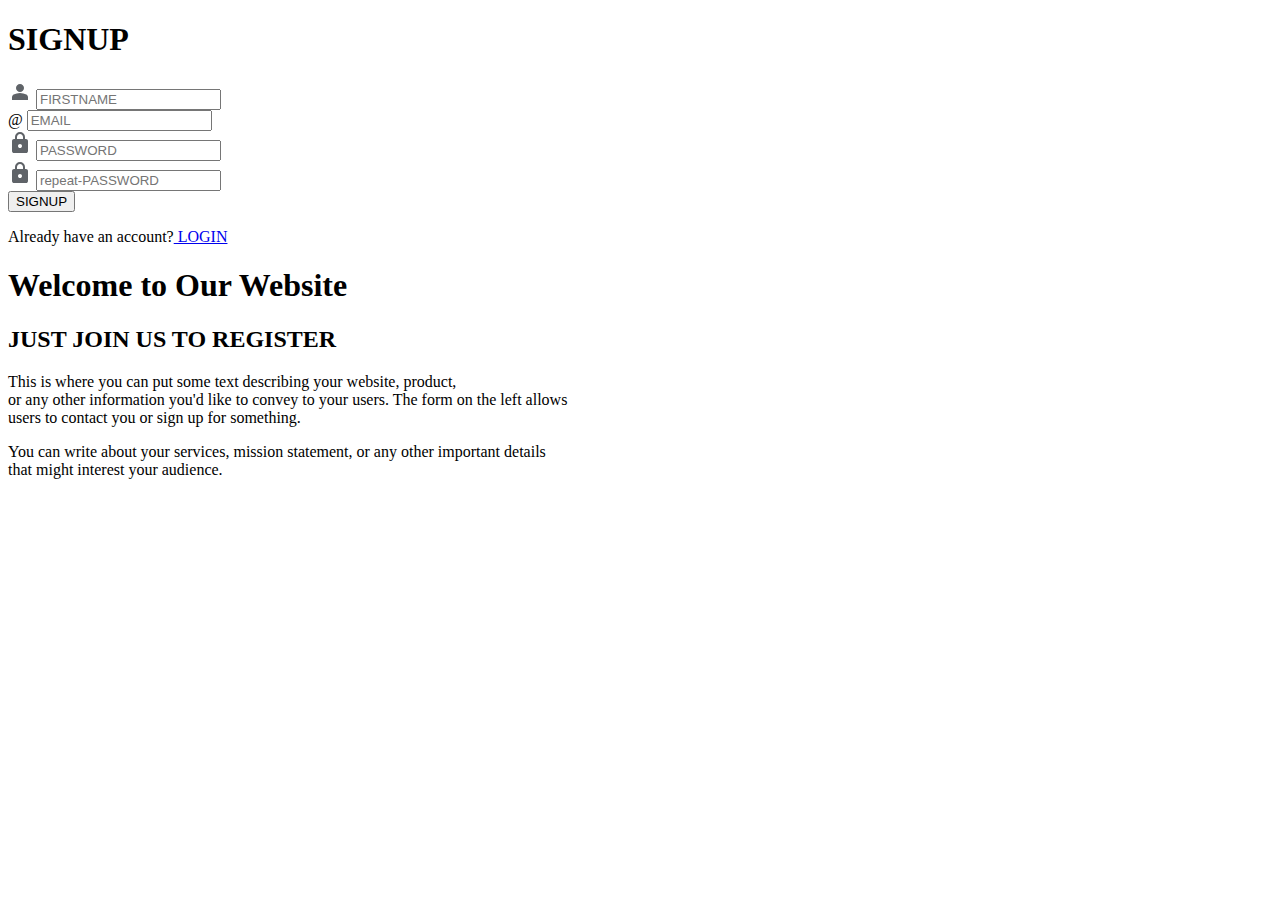
==== index.html @ f664d44b "Add files via upload" ====
<!DOCTYPE html>
<html lang="en">
  <head>
    <meta charset="UTF-8" />
    <meta http-equiv="X-UA-Compatible" content="IE=edge" />
    <meta name="viewport" content="width=device-width, initial-scale=1.0" />
    <link rel="stylesheet" href="styles.css" />

    <title>SIGNUP</title>
    <link rel="icon" type="image/png" href="\images\favicon-32x32.png" />
  </head>
  <body>
    <div class="container">
      <div class="wrapper">
        <h1>SIGNUP</h1>
        <p id="error-message"></p>
        <form id="form">
          <div>
            <label for="FIRSTNAME">
              <svg
                xmlns="http://www.w3.org/2000/svg"
                height="24px"
                viewBox="0 -960 960 960"
                width="24px"
                fill="#5f6368"
              >
                <path
                  d="M480-480q-66 0-113-47t-47-113q0-66 47-113t113-47q66 0 113 47t47 113q0 66-47 113t-113 47ZM160-160v-112q0-34 17.5-62.5T224-378q62-31 126-46.5T480-440q66 0 130 15.5T736-378q29 15 46.5 43.5T800-272v112H160Z"
                />
              </svg>
            </label>
            <input
              type="FIRSTNAME"
              id="FIRSTNAME"
              name="FIRSTNAME"
              placeholder="FIRSTNAME"
            />
          </div>
          <div>
            <label for="input-EMAIL">
              <span>@</span>
            </label>
            <input
              type="Email"
              id="input-EMAIL"
              name="EMAIL"
              placeholder="EMAIL"
            />
          </div>
          <div>
            <label for="input-PASSWORD">
              <svg
                xmlns="http://www.w3.org/2000/svg"
                height="24px"
                viewBox="0 -960 960 960"
                width="24px"
                fill="#5f6368"
              >
                <path
                  d="M240-80q-33 0-56.5-23.5T160-160v-400q0-33 23.5-56.5T240-640h40v-80q0-83 58.5-141.5T480-920q83 0 141.5 58.5T680-720v80h40q33 0 56.5 23.5T800-560v400q0 33-23.5 56.5T720-80H240Zm240-200q33 0 56.5-23.5T560-360q0-33-23.5-56.5T480-440q-33 0-56.5 23.5T400-360q0 33 23.5 56.5T480-280ZM360-640h240v-80q0-50-35-85t-85-35q-50 0-85 35t-35 85v80Z"
                />
              </svg>
            </label>
            <input
              type="PASSWORD"
              id="input-PASSWORD"
              name="PASSWORD"
              placeholder="PASSWORD"
            />
          </div>
          <div>
            <label for="repeat-input-PASSWORD">
              <svg
                xmlns="http://www.w3.org/2000/svg"
                height="24px"
                viewBox="0 -960 960 960"
                width="24px"
                fill="#5f6368"
              >
                <path
                  d="M240-80q-33 0-56.5-23.5T160-160v-400q0-33 23.5-56.5T240-640h40v-80q0-83 58.5-141.5T480-920q83 0 141.5 58.5T680-720v80h40q33 0 56.5 23.5T800-560v400q0 33-23.5 56.5T720-80H240Zm240-200q33 0 56.5-23.5T560-360q0-33-23.5-56.5T480-440q-33 0-56.5 23.5T400-360q0 33 23.5 56.5T480-280ZM360-640h240v-80q0-50-35-85t-85-35q-50 0-85 35t-35 85v80Z"
                />
              </svg>
            </label>
            <input
              type="PASSWORD"
              id="repeat-input-PASSWORD"
              name="PASSWORD"
              placeholder="repeat-PASSWORD"
            />
          </div>
          <button type="submit">SIGNUP</button>
        </form>
        <p>Already have an account?<a href="login.html"> LOGIN</a></p>
        <!-- <a href="dashboard.html">dashboard</a> -->
      </div>
      <div class="text-container">
        <h1>Welcome to Our Website</h1>
        <h2>JUST JOIN US TO REGISTER</h2>

        <p>
          This is where you can put some text describing your website,
          product,<br />
          or any other information you'd like to convey to your users. The form
          on the left allows<br />
          users to contact you or sign up for something.
        </p>
        <p>
          You can write about your services, mission statement, or any other
          important details<br />
          that might interest your audience.
        </p>
      </div>
    </div>
    <script src="test.js"></script>
  </body>
</html>
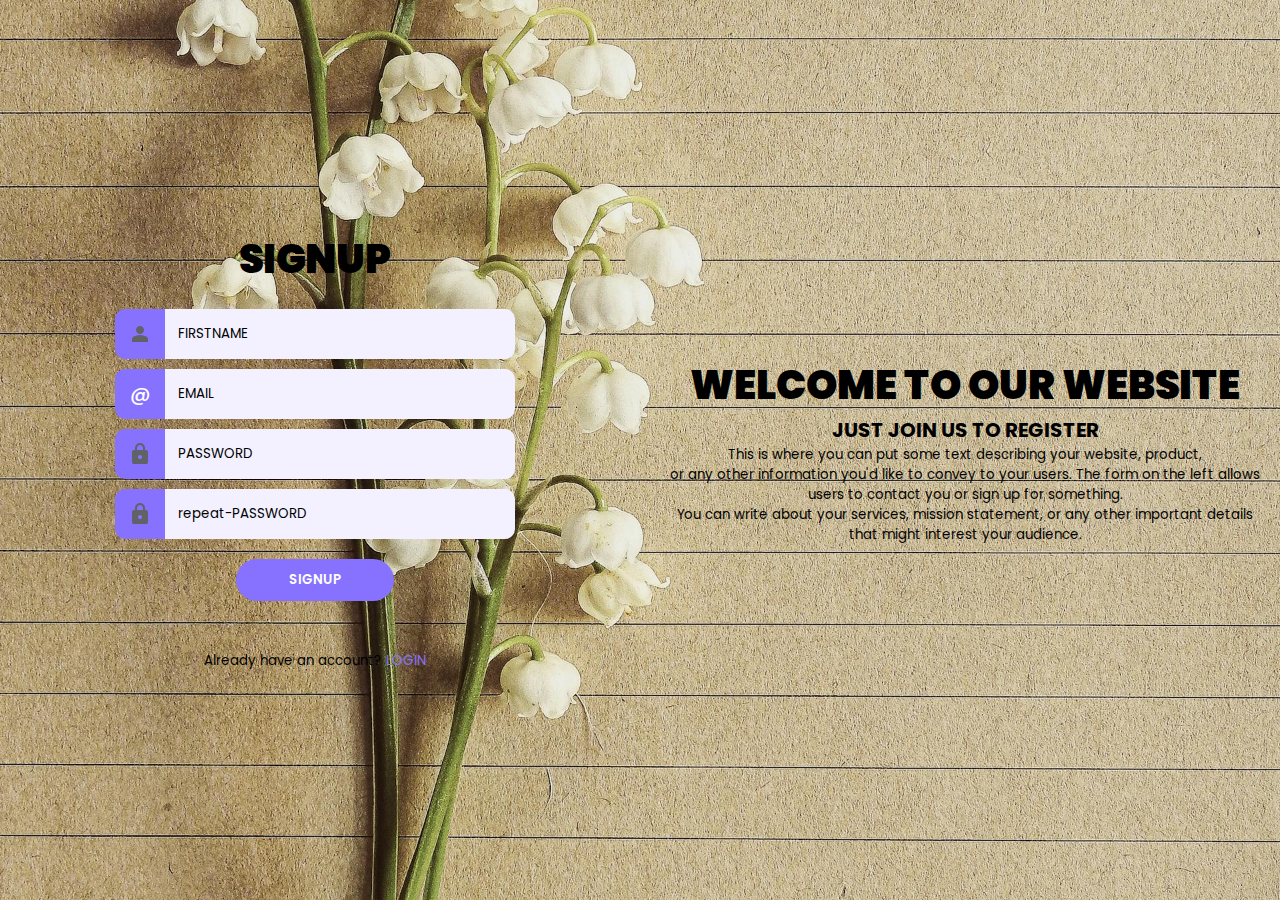
==== commit 78a21e26: "Update index.html" ====
--- a/index.html
+++ b/index.html
@@ -7,7 +7,7 @@
     <link rel="stylesheet" href="styles.css" />
 
     <title>SIGNUP</title>
-    <link rel="icon" type="image/png" href="\images\favicon-32x32.png" />
+    <link rel="icon" type="image/png" href="images\favicon-32x32.png" />
   </head>
   <body>
     <div class="container">
--- a/styles.css
+++ b/styles.css
@@ -0,0 +1,162 @@
+@import url("https://fonts.googleapis.com/css2?family=Poppins:ital,wght@0,100;0,200;0,300;0,400;0,500;0,600;0,700;0,800;0,900;1,100;1,200;1,300;1,400;1,500;1,600;1,700;1,800;1,900&display=swap");
+:root {
+  --accent-color: #8672ff;
+  --base-color: white;
+  --text-color: #2e2841;
+  --input-color: #f3f0ff;
+  --background-color: #ffffff;
+  --text-color: #000000;
+}
+* {
+  margin: 0;
+  padding: 0;
+}
+html {
+  font-family: poppins, segoe UI, sans-serif;
+  font-size: 10pt;
+  color: var (--text-color);
+  text-align: center;
+}
+body {
+  min-height: 100vh;
+  background-image: url(./images/imag.jpg);
+  background-size: cover;
+  background-position: right;
+  overflow: hidden;
+}
+.container {
+  display: flex;
+  justify-content: space-between;
+  align-items: flex-start;
+  /* padding: 20px; */
+  height: 100vh;
+  box-sizing: border-box;
+}
+.wrapper {
+  flex: 1;
+  max-width: 90%;
+  margin-right: 20px;
+  box-sizing: border-box;
+  /* background-color: var(--base-color); */
+  height: 100vh;
+  width: max(46%, 600px);
+  padding: 10px;
+  border-radius: 0 20px 20px 0;
+  display: flex;
+  flex-direction: column;
+  align-items: center;
+  justify-content: center;
+}
+h1 {
+  font-size: 3rem;
+  font-weight: 900;
+  text-transform: uppercase;
+}
+form {
+  width: min(400px, 100%);
+  margin-top: 20px;
+  margin-bottom: 50px;
+  display: flex;
+  flex-direction: column;
+  align-items: center;
+  gap: 10px;
+}
+form > div {
+  width: 100%;
+  display: flex;
+  justify-content: center;
+}
+form label {
+  flex-shrink: 0;
+  height: 50px;
+  width: 50px;
+  background-color: var(--accent-color);
+  fill: var(--base-color);
+  color: var(--base-color);
+  border-radius: 10px 0 0 10px;
+  display: flex;
+  justify-content: center;
+  align-items: center;
+  font-size: 1.5rem;
+  font-weight: 500;
+}
+form input {
+  box-sizing: border-box;
+  flex-grow: 1;
+  min-width: 0;
+  height: 50px;
+  padding: 1em;
+  font: inherit;
+  border-radius: 0 10px 10px 0;
+  border: 2px solid var(--input-color);
+  border-left: none;
+  background-color: var(--input-color);
+  transition: 150ms ease;
+}
+form input:hover {
+  border-color: 2px solid var(--accent-color);
+}
+form input:focus {
+  outline: none;
+  border-color: var(--text-color);
+}
+div:has(input:focus) > label {
+  background-color: var(--text-color);
+}
+form input::placeholder {
+  color: var(--text-color);
+  opacity: 1;
+}
+form button {
+  margin-top: 10px;
+  border: none;
+  border-radius: 1000px;
+  padding: 0.85em 4em;
+  background-color: var(--accent-color);
+  color: var(--base-color);
+  font: inherit;
+  font-weight: 600;
+  text-transform: uppercase;
+  cursor: pointer;
+  transition: 150ms ease;
+}
+form butoon:hover {
+  background-color: var(--text-color);
+}
+form button:focus {
+  outline: none;
+  background-color: var(--text-color);
+}
+a {
+  text-decoration: none;
+  color: var(--accent-color);
+}
+a:hover {
+  text-decoration: underline;
+}
+@media (max-width: 1100px) {
+  .wrapper {
+    width: min(600px, 100%);
+    border-radius: 0;
+  }
+}
+form div.incorrect label {
+  background-color: red;
+}
+form div.incorrect input {
+  border-color: red;
+}
+.text-container {
+  flex: 1;
+  max-width: 50%;
+  box-sizing: border-box;
+  /* background-color: var(--base-color); */
+  height: 100vh;
+  /* width: max(46%, 600px); */
+  padding: 10px;
+  /* border-radius: 0 20px 20px 0; */
+  display: flex;
+  flex-direction: column;
+  align-items: center;
+  justify-content: center;
+}
